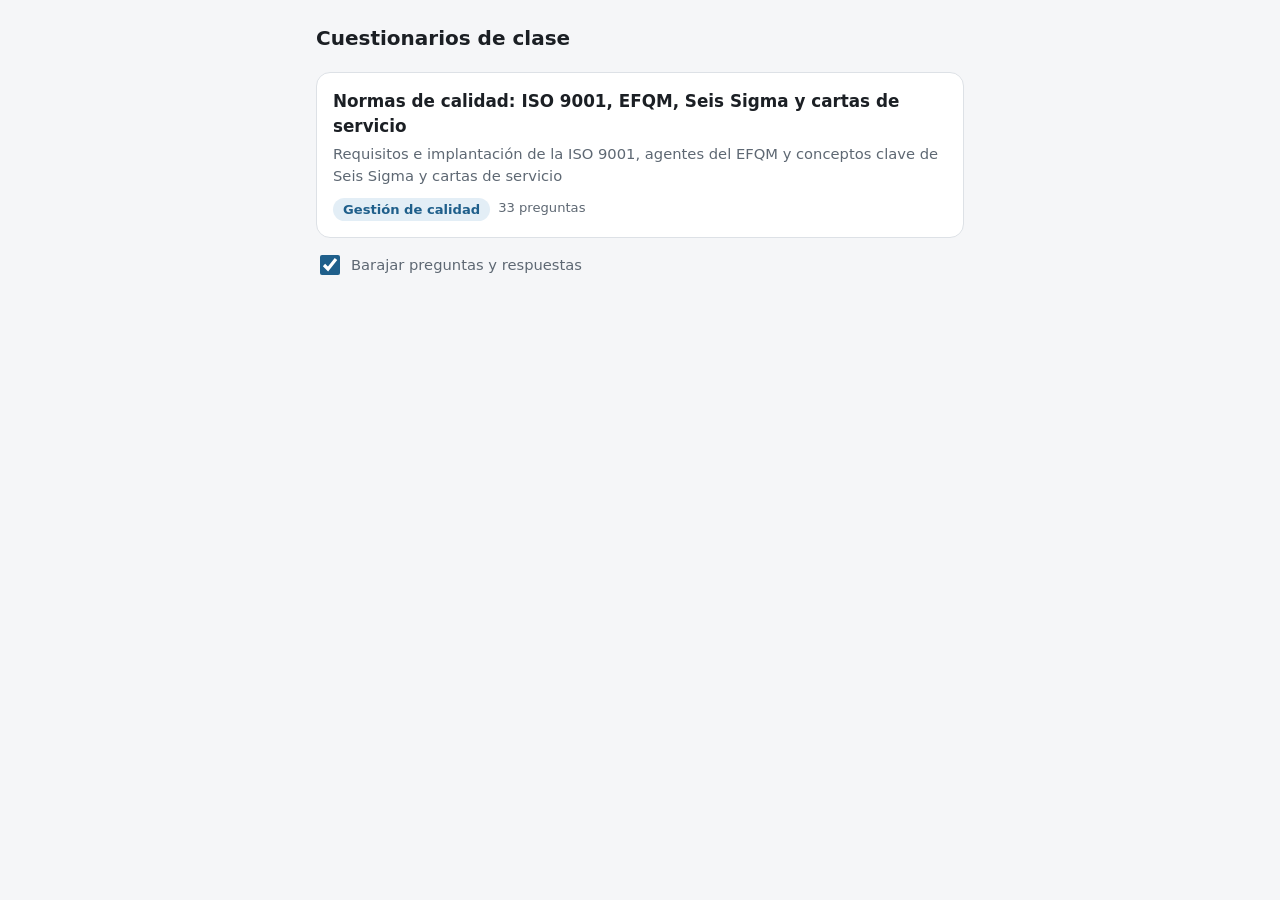
==== cuestionarios/index.html @ 35de879b "Añade interfaz de cuestionarios de clase (cuestionarios/) con el test de normas de calidad Co-Author" ====
<!doctype html>
<html lang="es">
<head>
<meta charset="utf-8">
<meta name="viewport" content="width=device-width, initial-scale=1, viewport-fit=cover">
<title>Cuestionarios</title>
<meta name="theme-color" content="#1F5F8B">
<link rel="manifest" href="manifest.json">
<link rel="apple-touch-icon" href="icon.svg">
<link rel="icon" href="icon.svg" type="image/svg+xml">
<meta name="apple-mobile-web-app-capable" content="yes">
<meta name="apple-mobile-web-app-title" content="Cuestionarios">
<style>
:root{
  --bg:#F5F6F8; --card:#FFFFFF; --text:#1B1F24; --muted:#5E6873; --line:#DDE1E6;
  --accent:#1F5F8B; --accent-soft:#E3EEF6;
  --ok:#1E7A46; --ok-soft:#E2F3E9; --ko:#B3261E; --ko-soft:#FBE7E5; --hint:#8A6100; --hint-soft:#FFF4D6;
  --radius:14px;
}
@media (prefers-color-scheme: dark){
  :root{
    --bg:#121417; --card:#1C1F24; --text:#E8EAED; --muted:#9AA3AD; --line:#2E333A;
    --accent:#6FB1E0; --accent-soft:#1D2E3B;
    --ok:#5BC98A; --ok-soft:#16301F; --ko:#F2877E; --ko-soft:#3A1C1A; --hint:#E8C35A; --hint-soft:#33290F;
  }
}
*{box-sizing:border-box}
html,body{margin:0}
body{
  background:var(--bg); color:var(--text);
  font:16px/1.5 system-ui,-apple-system,"Segoe UI",Roboto,sans-serif;
  padding:env(safe-area-inset-top) 0 env(safe-area-inset-bottom);
  -webkit-tap-highlight-color:transparent;
}
.wrap{max-width:680px; margin:0 auto; padding:16px 16px 40px}
header.top{display:flex; align-items:center; gap:10px; min-height:44px; margin-bottom:12px}
header.top h1{font-size:1.25rem; margin:0; flex:1; line-height:1.25}
#quiz header.top h1, #result header.top h1{font-size:1rem; font-weight:600; color:var(--muted)}
.iconbtn{
  border:0; background:transparent; color:var(--accent); font-size:1rem; font-weight:600;
  padding:10px 4px; cursor:pointer; min-height:44px;
}
.card{background:var(--card); border:1px solid var(--line); border-radius:var(--radius); padding:16px}
.list{display:grid; gap:12px}
.quiz-item{display:block; width:100%; text-align:left; cursor:pointer; color:inherit; font:inherit}
.quiz-item:active{transform:scale(.99)}
.quiz-item h2{font-size:1.05rem; margin:0 0 4px}
.quiz-item p{margin:0; color:var(--muted); font-size:.92rem}
.meta{display:flex; flex-wrap:wrap; gap:8px; margin-top:10px; font-size:.82rem; color:var(--muted)}
.pill{background:var(--accent-soft); color:var(--accent); border-radius:99px; padding:2px 10px; font-weight:600}
.pill.best{background:var(--ok-soft); color:var(--ok)}
.empty{color:var(--muted); text-align:center; padding:32px 8px}

.progress{height:6px; background:var(--line); border-radius:99px; overflow:hidden; margin-bottom:6px}
.progress > div{height:100%; background:var(--accent); width:0; transition:width .25s}
.counter{display:flex; justify-content:space-between; font-size:.85rem; color:var(--muted); margin-bottom:14px}
.prompt{font-size:1.08rem; font-weight:600; margin:0 0 14px}
.options{display:grid; gap:10px}
.opt{
  display:flex; gap:12px; align-items:flex-start; width:100%; text-align:left;
  background:var(--card); color:var(--text); border:1.5px solid var(--line); border-radius:12px;
  padding:13px 14px; font:inherit; cursor:pointer; min-height:52px;
}
.opt .l{flex:none; width:26px; height:26px; border-radius:50%; display:grid; place-items:center;
  font-size:.8rem; font-weight:700; background:var(--accent-soft); color:var(--accent)}
.opt:disabled{cursor:default}
.opt.correct{border-color:var(--ok); background:var(--ok-soft)}
.opt.correct .l{background:var(--ok); color:#fff}
.opt.wrong{border-color:var(--ko); background:var(--ko-soft)}
.opt.wrong .l{background:var(--ko); color:#fff}
.opt.dim{opacity:.55}
.hint{margin-top:12px; padding:10px 12px; border-radius:10px; background:var(--hint-soft); color:var(--hint); font-size:.92rem}
.feedback{margin-top:14px; padding:12px 14px; border-radius:12px; border-left:4px solid; font-size:.95rem}
.feedback.ok{border-color:var(--ok); background:var(--ok-soft)}
.feedback.ko{border-color:var(--ko); background:var(--ko-soft)}
.feedback strong{display:block; margin-bottom:4px}
.actions{display:flex; gap:10px; margin-top:16px; flex-wrap:wrap}
.btn{
  flex:1; min-height:48px; border-radius:12px; border:1.5px solid var(--accent);
  background:var(--accent); color:#fff; font:inherit; font-weight:600; cursor:pointer; padding:0 16px;
}
.btn.ghost{background:transparent; color:var(--accent)}
.btn:disabled{opacity:.4; cursor:default}
.score{font-size:3rem; font-weight:800; text-align:center; margin:8px 0 0; line-height:1.1}
.score-sub{text-align:center; color:var(--muted); margin:4px 0 16px}
.review h3{font-size:1rem; margin:20px 0 10px}
.review .item{padding:12px 0; border-top:1px solid var(--line)}
.review .item p{margin:4px 0}
.review .q{font-weight:600}
.review .yours{color:var(--ko)}
.review .right{color:var(--ok)}
.review .why{color:var(--muted); font-size:.92rem}
.settings{display:flex; align-items:center; gap:8px; margin:14px 0 4px; font-size:.92rem; color:var(--muted)}
.settings input{width:20px; height:20px; accent-color:var(--accent)}
.hidden{display:none !important}
</style>
</head>
<body>
<div class="wrap">

  <!-- Inicio -->
  <section id="home">
    <header class="top"><h1>Cuestionarios de clase</h1></header>
    <div id="quizList" class="list"></div>
    <label class="settings"><input type="checkbox" id="shuffle" checked> Barajar preguntas y respuestas</label>
  </section>

  <!-- Pregunta -->
  <section id="quiz" class="hidden">
    <header class="top">
      <button class="iconbtn" id="exitBtn" aria-label="Salir">‹ Salir</button>
      <h1 id="quizTitle"></h1>
    </header>
    <div class="progress"><div id="bar"></div></div>
    <div class="counter"><span id="counter"></span><span id="liveScore"></span></div>
    <div class="card">
      <p class="prompt" id="prompt"></p>
      <div class="options" id="options"></div>
      <div id="hintBox" class="hint hidden"></div>
      <div id="feedback" class="feedback hidden"></div>
    </div>
    <div class="actions">
      <button class="btn ghost" id="hintBtn">Pista</button>
      <button class="btn" id="nextBtn" disabled>Siguiente</button>
    </div>
  </section>

  <!-- Resultado -->
  <section id="result" class="hidden">
    <header class="top">
      <button class="iconbtn" id="homeBtn">‹ Inicio</button>
      <h1 id="resultTitle"></h1>
    </header>
    <div class="card">
      <p class="score" id="score"></p>
      <p class="score-sub" id="scoreSub"></p>
      <div class="actions">
        <button class="btn ghost" id="retryWrongBtn">Repetir falladas</button>
        <button class="btn" id="retryAllBtn">Repetir todo</button>
      </div>
      <div class="review" id="review"></div>
    </div>
  </section>

</div>

<script>
(function(){
  'use strict';
  var $ = function(id){ return document.getElementById(id); };
  var LETTERS = 'ABCDEFGH';
  var STORE = 'cuestionarios_v1';

  function load(){ try { return JSON.parse(localStorage.getItem(STORE)) || {}; } catch(e){ return {}; } }
  function save(d){ try { localStorage.setItem(STORE, JSON.stringify(d)); } catch(e){} }
  var store = load();

  var catalog = [], current = null, order = [], idx = 0, answers = [], answered = false;

  function shuffle(a){ a = a.slice(); for (var i=a.length-1;i>0;i--){ var j=Math.floor(Math.random()*(i+1)); var t=a[i]; a[i]=a[j]; a[j]=t; } return a; }
  function esc(s){ return String(s == null ? '' : s).replace(/[&<>"]/g, function(c){ return {'&':'&amp;','<':'&lt;','>':'&gt;','"':'&quot;'}[c]; }); }
  function show(id){ ['home','quiz','result'].forEach(function(s){ $(s).classList.toggle('hidden', s !== id); }); window.scrollTo(0,0); }

  // ---------- Inicio ----------
  function renderHome(){
    var html = catalog.map(function(q){
      var best = store.best && store.best[q.id];
      return '<button class="card quiz-item" data-id="'+esc(q.id)+'">' +
        '<h2>'+esc(q.titulo)+'</h2>' +
        (q.descripcion ? '<p>'+esc(q.descripcion)+'</p>' : '') +
        '<div class="meta">' +
          (q.asignatura ? '<span class="pill">'+esc(q.asignatura)+'</span>' : '') +
          (q.preguntas ? '<span>'+q.preguntas+' preguntas</span>' : '') +
          (best != null ? '<span class="pill best">Mejor: '+best+'%</span>' : '') +
        '</div></button>';
    }).join('');
    $('quizList').innerHTML = html || '<p class="empty">Aún no hay cuestionarios.</p>';
    show('home');
  }

  $('quizList').addEventListener('click', function(e){
    var el = e.target.closest('.quiz-item'); if (!el) return;
    openQuiz(el.getAttribute('data-id'));
  });
  $('shuffle').checked = store.shuffle !== false;
  $('shuffle').addEventListener('change', function(){ store.shuffle = this.checked; save(store); });

  function openQuiz(id){
    var entry = catalog.find(function(q){ return q.id === id; });
    if (!entry) return;
    fetch('quizzes/' + entry.archivo).then(function(r){ return r.json(); }).then(function(data){
      current = data; current.id = id;
      history.replaceState(null, '', '?q=' + encodeURIComponent(id));
      start(data.preguntas.map(function(_,i){ return i; }));
    }).catch(function(){ alert('No se pudo cargar el cuestionario.'); });
  }

  // ---------- Pregunta ----------
  function start(indices){
    order = $('shuffle').checked ? shuffle(indices) : indices;
    idx = 0; answers = [];
    $('quizTitle').textContent = current.titulo;
    show('quiz'); renderQuestion();
  }

  function renderQuestion(){
    var q = current.preguntas[order[idx]];
    answered = false;
    var opts = q.opciones.map(function(o,i){ return {texto:o, i:i}; });
    if ($('shuffle').checked) opts = shuffle(opts);
    q._shown = opts;
    $('bar').style.width = (idx / order.length * 100) + '%';
    $('counter').textContent = 'Pregunta ' + (idx+1) + ' de ' + order.length;
    var ok = answers.filter(function(a){ return a.ok; }).length;
    $('liveScore').textContent = idx ? ok + ' / ' + idx + ' bien' : '';
    $('prompt').textContent = q.enunciado;
    $('options').innerHTML = opts.map(function(o,k){
      return '<button class="opt" data-k="'+k+'"><span class="l">'+LETTERS[k]+'</span><span>'+esc(o.texto)+'</span></button>';
    }).join('');
    $('hintBox').classList.add('hidden');
    $('hintBox').textContent = q.pista || '';
    $('hintBtn').classList.toggle('hidden', !q.pista);
    $('hintBtn').disabled = false;
    $('feedback').className = 'feedback hidden';
    $('nextBtn').disabled = true;
    $('nextBtn').textContent = idx === order.length - 1 ? 'Ver resultado' : 'Siguiente';
  }

  $('options').addEventListener('click', function(e){
    var el = e.target.closest('.opt'); if (!el || answered) return;
    answered = true;
    var q = current.preguntas[order[idx]];
    var chosen = q._shown[+el.getAttribute('data-k')];
    var ok = chosen.i === q.correcta;
    answers.push({ q: order[idx], elegida: chosen.i, ok: ok });
    Array.prototype.forEach.call($('options').children, function(b, k){
      var o = q._shown[k];
      b.disabled = true;
      if (o.i === q.correcta) b.classList.add('correct');
      else if (b === el) b.classList.add('wrong');
      else b.classList.add('dim');
    });
    var fb = $('feedback');
    fb.className = 'feedback ' + (ok ? 'ok' : 'ko');
    fb.innerHTML = '<strong>' + (ok ? '¡Correcto!' : 'No es correcta') + '</strong>' + esc(q.explicacion || '');
    $('hintBtn').disabled = true;
    $('nextBtn').disabled = false;
    fb.scrollIntoView({behavior:'smooth', block:'nearest'});
  });

  $('hintBtn').addEventListener('click', function(){ $('hintBox').classList.remove('hidden'); this.disabled = true; });
  $('nextBtn').addEventListener('click', function(){
    if (idx < order.length - 1){ idx++; renderQuestion(); window.scrollTo(0,0); } else finish();
  });
  $('exitBtn').addEventListener('click', function(){
    if (answers.length && !confirm('¿Salir del cuestionario? Se perderá el progreso.')) return;
    goHome();
  });

  // ---------- Resultado ----------
  function finish(){
    var ok = answers.filter(function(a){ return a.ok; }).length;
    var pct = Math.round(ok / answers.length * 100);
    if (answers.length === current.preguntas.length){
      store.best = store.best || {};
      if (store.best[current.id] == null || pct > store.best[current.id]) store.best[current.id] = pct;
      save(store);
    }
    $('resultTitle').textContent = current.titulo;
    $('score').textContent = pct + '%';
    $('scoreSub').textContent = ok + ' de ' + answers.length + ' correctas';
    var wrong = answers.filter(function(a){ return !a.ok; });
    $('retryWrongBtn').classList.toggle('hidden', !wrong.length);
    $('review').innerHTML = wrong.length ? '<h3>Repasa las falladas</h3>' + wrong.map(function(a){
      var q = current.preguntas[a.q];
      return '<div class="item"><p class="q">'+esc(q.enunciado)+'</p>' +
        '<p class="yours">✗ '+esc(q.opciones[a.elegida])+'</p>' +
        '<p class="right">✓ '+esc(q.opciones[q.correcta])+'</p>' +
        (q.explicacion ? '<p class="why">'+esc(q.explicacion)+'</p>' : '') + '</div>';
    }).join('') : '<h3>¡Pleno! Ninguna fallada.</h3>';
    show('result');
  }

  $('retryWrongBtn').addEventListener('click', function(){
    start(answers.filter(function(a){ return !a.ok; }).map(function(a){ return a.q; }));
  });
  $('retryAllBtn').addEventListener('click', function(){
    start(current.preguntas.map(function(_,i){ return i; }));
  });
  $('homeBtn').addEventListener('click', goHome);

  function goHome(){ history.replaceState(null, '', location.pathname); renderHome(); }

  // ---------- Arranque ----------
  fetch('quizzes/index.json').then(function(r){ return r.json(); }).then(function(list){
    catalog = list;
    var q = new URLSearchParams(location.search).get('q');
    if (q && catalog.some(function(c){ return c.id === q; })) { renderHome(); openQuiz(q); }
    else renderHome();
  }).catch(function(){
    $('quizList').innerHTML = '<p class="empty">No se pudo cargar la lista de cuestionarios.</p>';
  });
})();
</script>
</body>
</html>
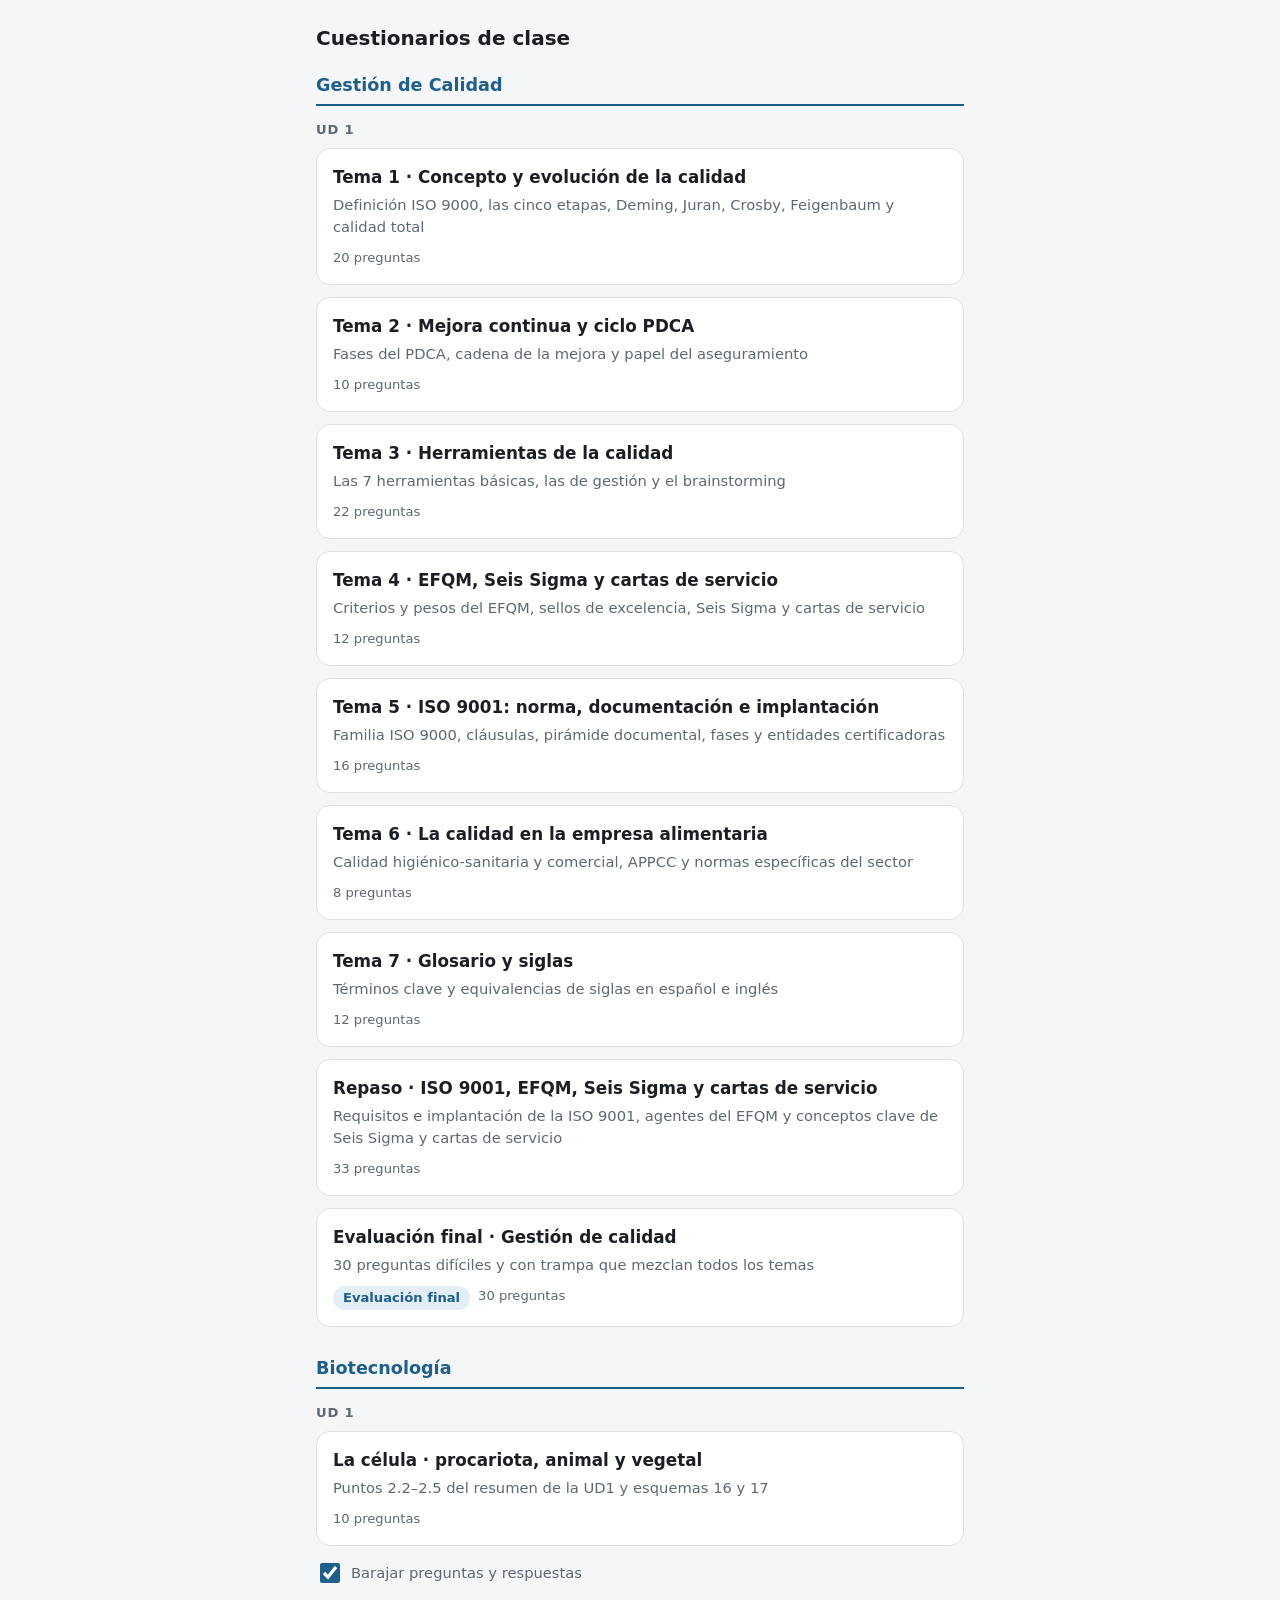
==== commit b6fa95ee: "Cuestionarios: agrupar por módulo y unidad; añadir Biotecnología UD1 · La célula Los cuestionarios e" ====
--- a/cuestionarios/index.html
+++ b/cuestionarios/index.html
@@ -50,6 +50,9 @@
 .pill{background:var(--accent-soft); color:var(--accent); border-radius:99px; padding:2px 10px; font-weight:600}
 .pill.best{background:var(--ok-soft); color:var(--ok)}
 .empty{color:var(--muted); text-align:center; padding:32px 8px}
+#quizList{display:grid; gap:28px}
+.mod-title{font-size:1.1rem; margin:0 0 4px; padding-bottom:6px; border-bottom:2px solid var(--accent); color:var(--accent)}
+.ud-title{font-size:.82rem; text-transform:uppercase; letter-spacing:.06em; color:var(--muted); margin:14px 0 8px}
 
 .progress{height:6px; background:var(--line); border-radius:99px; overflow:hidden; margin-bottom:6px}
 .progress > div{height:100%; background:var(--accent); width:0; transition:width .25s}
@@ -162,17 +165,35 @@
   function show(id){ ['home','quiz','result'].forEach(function(s){ $(s).classList.toggle('hidden', s !== id); }); window.scrollTo(0,0); }
 
   // ---------- Inicio ----------
+  function quizCard(q){
+    var best = store.best && store.best[q.id];
+    return '<button class="card quiz-item" data-id="'+esc(q.id)+'">' +
+      '<h2>'+esc(q.titulo)+'</h2>' +
+      (q.descripcion ? '<p>'+esc(q.descripcion)+'</p>' : '') +
+      '<div class="meta">' +
+        (q.asignatura ? '<span class="pill">'+esc(q.asignatura)+'</span>' : '') +
+        (q.preguntas ? '<span>'+q.preguntas+' preguntas</span>' : '') +
+        (best != null ? '<span class="pill best">Mejor: '+best+'%</span>' : '') +
+      '</div></button>';
+  }
+
+  // Agrupa por módulo y, dentro, por unidad, respetando el orden de index.json
   function renderHome(){
-    var html = catalog.map(function(q){
-      var best = store.best && store.best[q.id];
-      return '<button class="card quiz-item" data-id="'+esc(q.id)+'">' +
-        '<h2>'+esc(q.titulo)+'</h2>' +
-        (q.descripcion ? '<p>'+esc(q.descripcion)+'</p>' : '') +
-        '<div class="meta">' +
-          (q.asignatura ? '<span class="pill">'+esc(q.asignatura)+'</span>' : '') +
-          (q.preguntas ? '<span>'+q.preguntas+' preguntas</span>' : '') +
-          (best != null ? '<span class="pill best">Mejor: '+best+'%</span>' : '') +
-        '</div></button>';
+    var modulos = [], byMod = {};
+    catalog.forEach(function(q){
+      var m = q.modulo || 'Otros', u = q.unidad || '';
+      if (!byMod[m]){ byMod[m] = {unidades:[], byUd:{}}; modulos.push(m); }
+      var g = byMod[m];
+      if (!g.byUd[u]){ g.byUd[u] = []; g.unidades.push(u); }
+      g.byUd[u].push(q);
+    });
+    var html = modulos.map(function(m){
+      var g = byMod[m];
+      return '<section class="modulo"><h2 class="mod-title">'+esc(m)+'</h2>' +
+        g.unidades.map(function(u){
+          return (u ? '<h3 class="ud-title">'+esc(u.replace(/_/g,' '))+'</h3>' : '') +
+            '<div class="list">' + g.byUd[u].map(quizCard).join('') + '</div>';
+        }).join('') + '</section>';
     }).join('');
     $('quizList').innerHTML = html || '<p class="empty">Aún no hay cuestionarios.</p>';
     show('home');
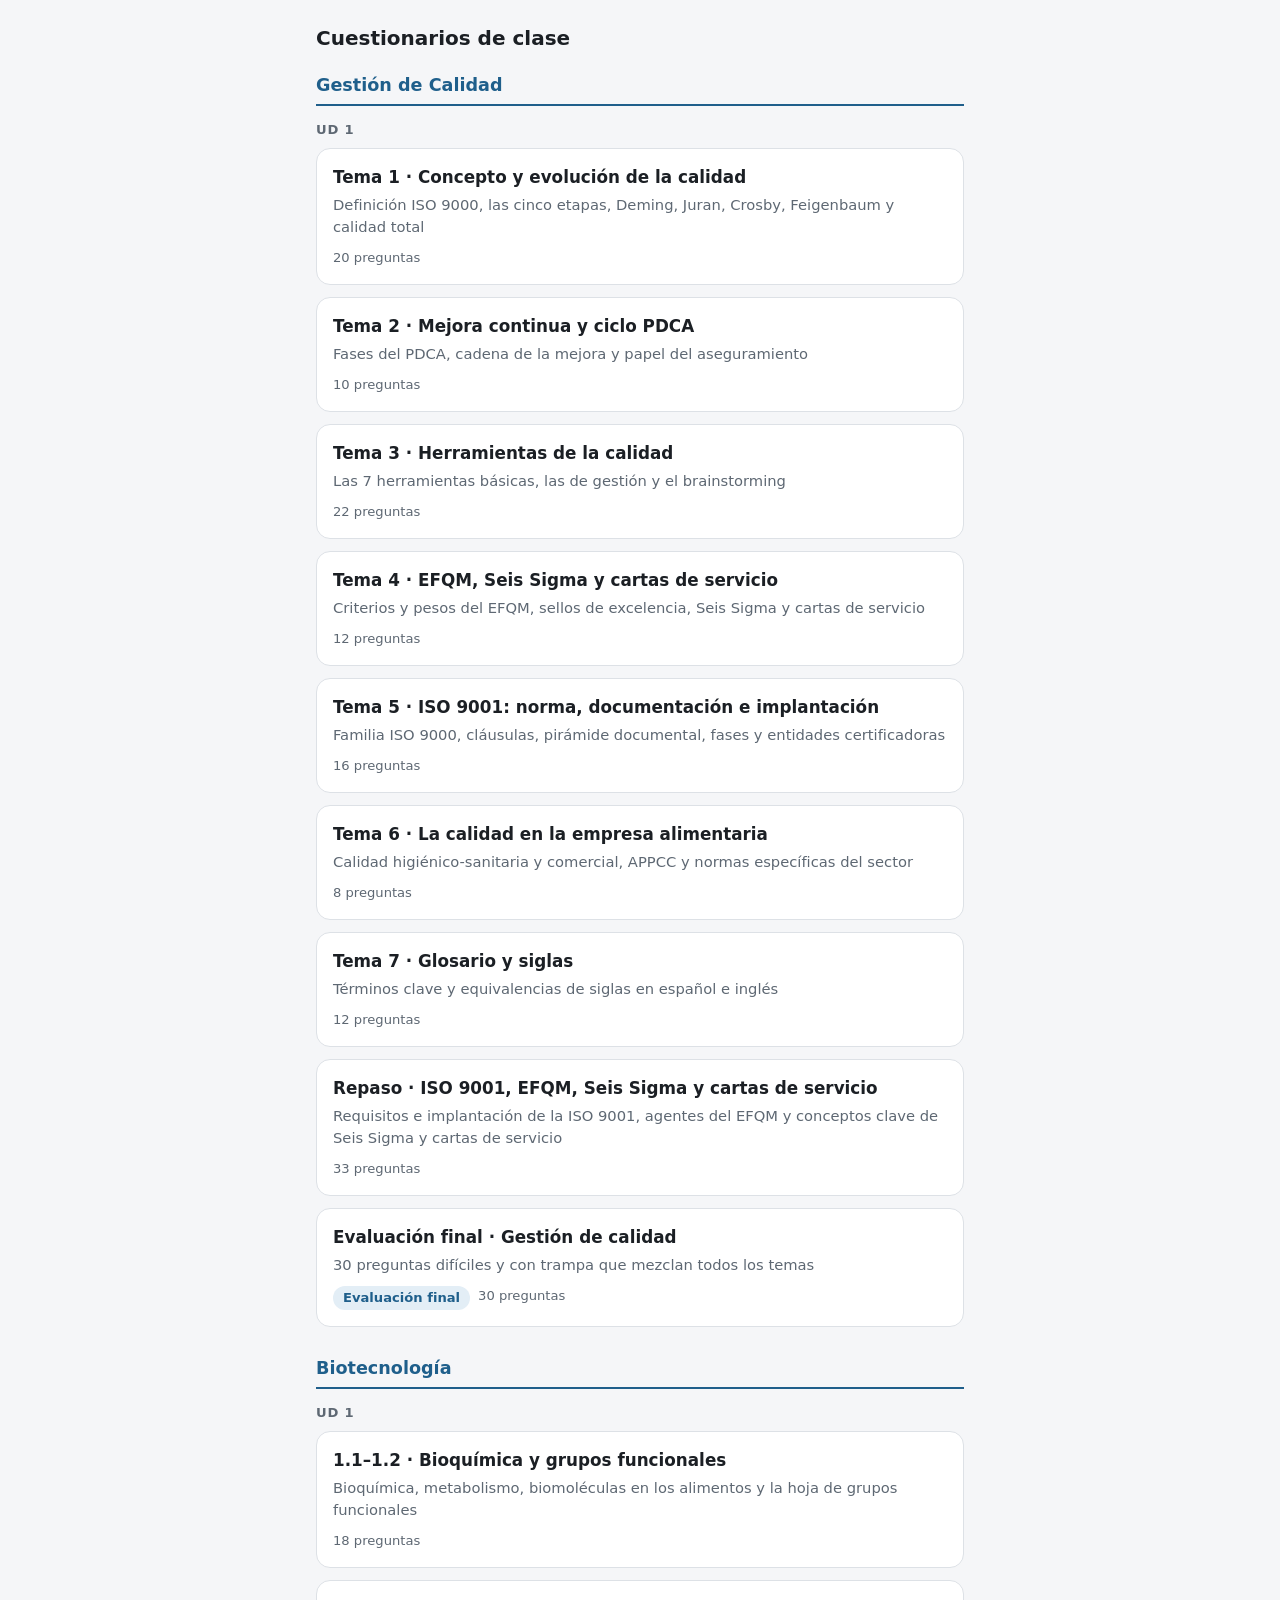
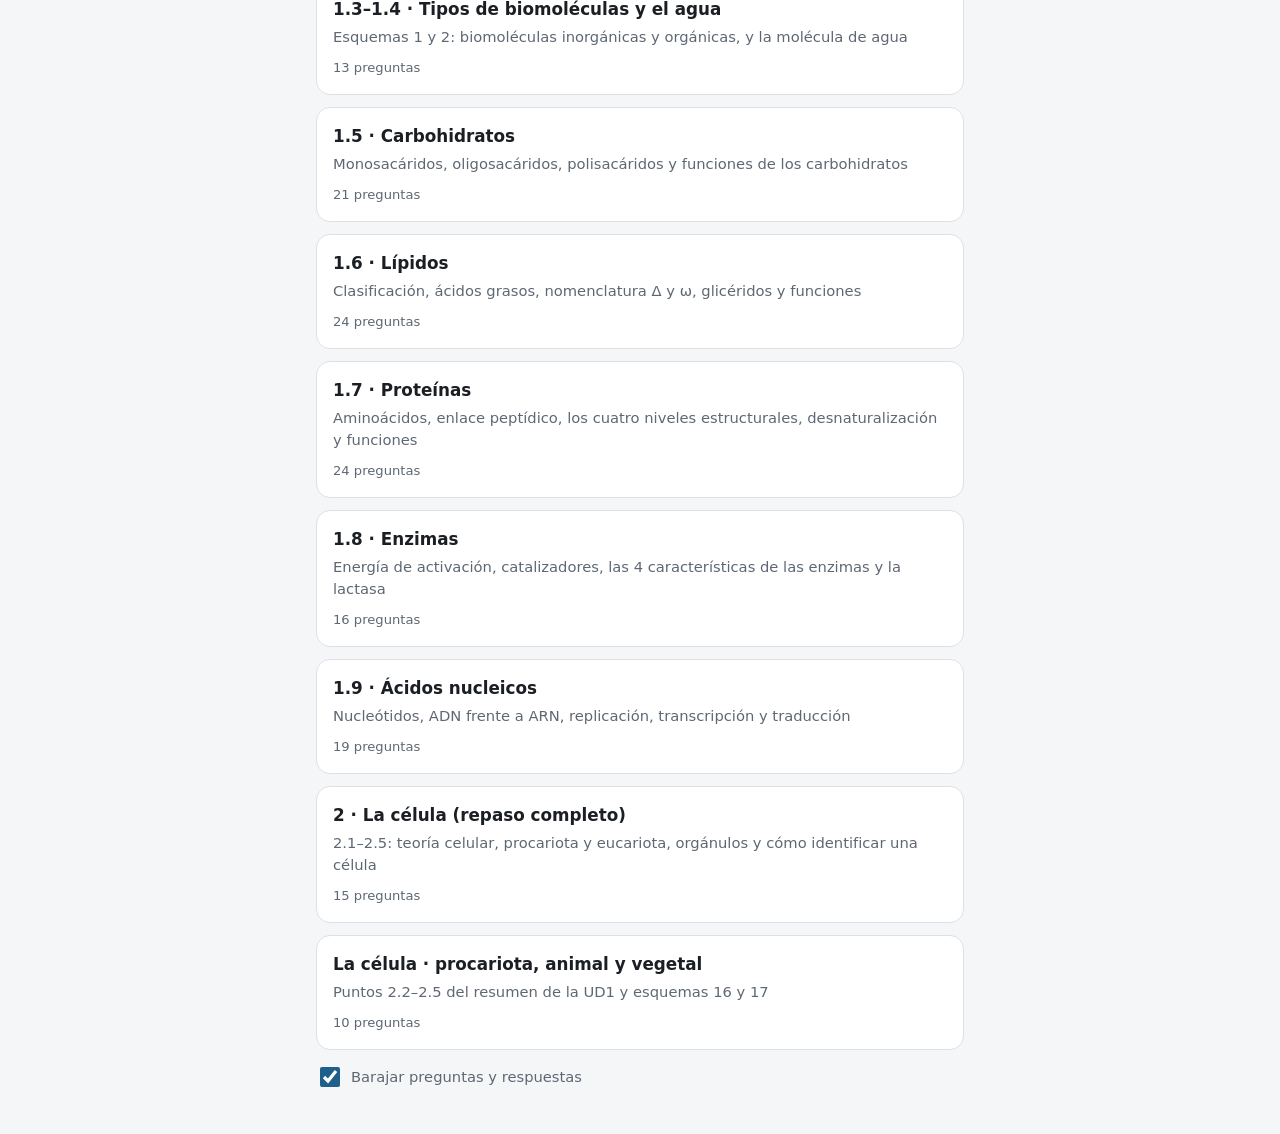
==== commit 1c73b3ad: "Cuestionarios: una carpeta por asignatura en la raíz Los JSON pasan de cuestionarios/quizzes/ a Biot" ====
--- a/cuestionarios/index.html
+++ b/cuestionarios/index.html
@@ -209,7 +209,7 @@
   function openQuiz(id){
     var entry = catalog.find(function(q){ return q.id === id; });
     if (!entry) return;
-    fetch('quizzes/' + entry.archivo).then(function(r){ return r.json(); }).then(function(data){
+    fetch('../' + entry.archivo, {cache:'no-cache'}).then(function(r){ return r.json(); }).then(function(data){
       current = data; current.id = id;
       history.replaceState(null, '', '?q=' + encodeURIComponent(id));
       start(data.preguntas.map(function(_,i){ return i; }));
@@ -313,7 +313,7 @@
   function goHome(){ history.replaceState(null, '', location.pathname); renderHome(); }
 
   // ---------- Arranque ----------
-  fetch('quizzes/index.json').then(function(r){ return r.json(); }).then(function(list){
+  fetch('index.json', {cache:'no-cache'}).then(function(r){ return r.json(); }).then(function(list){
     catalog = list;
     var q = new URLSearchParams(location.search).get('q');
     if (q && catalog.some(function(c){ return c.id === q; })) { renderHome(); openQuiz(q); }
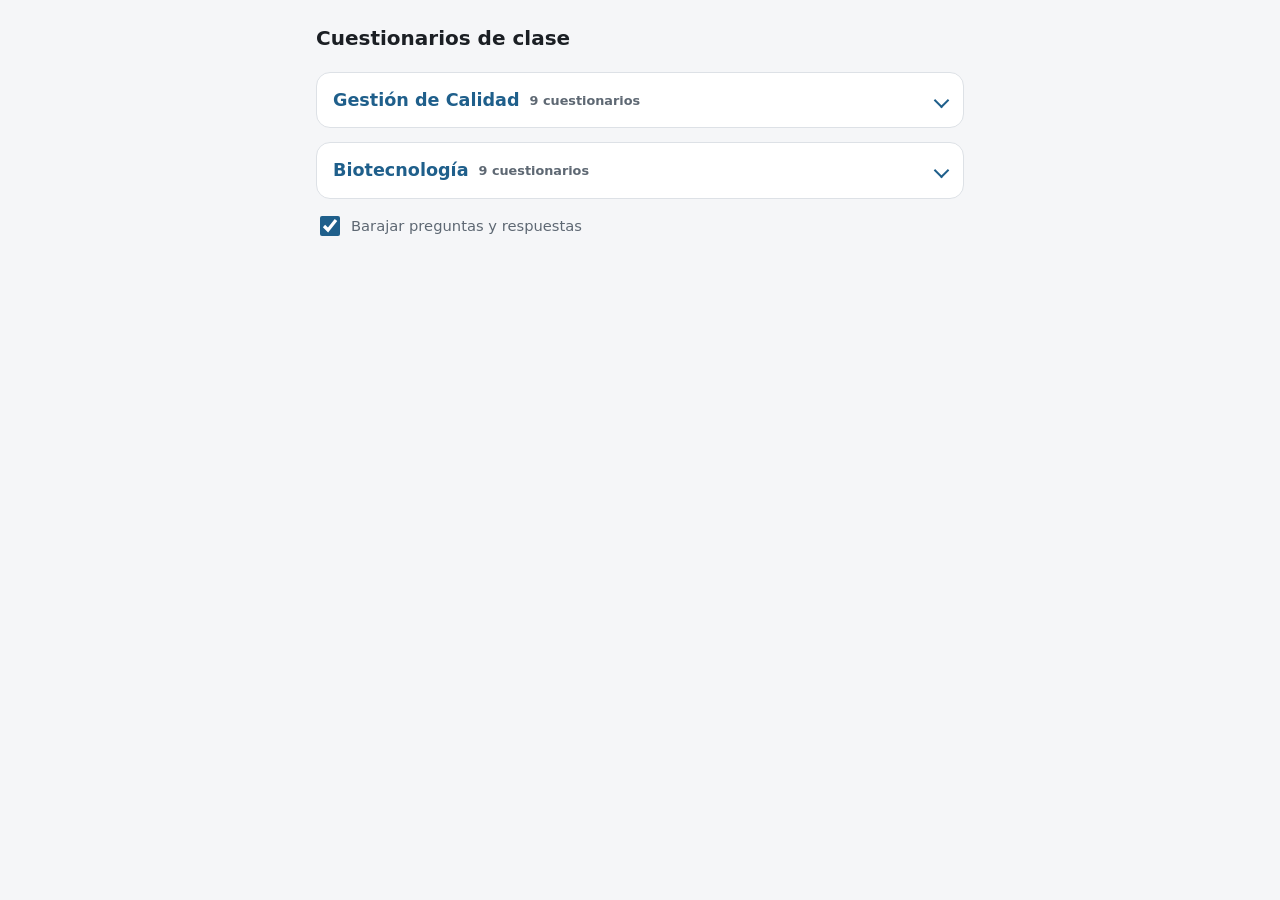
==== commit 4ac166b6: "Cuestionarios: cada asignatura como desplegable La pantalla de inicio muestra cada módulo plegado co" ====
--- a/cuestionarios/index.html
+++ b/cuestionarios/index.html
@@ -50,8 +50,16 @@
 .pill{background:var(--accent-soft); color:var(--accent); border-radius:99px; padding:2px 10px; font-weight:600}
 .pill.best{background:var(--ok-soft); color:var(--ok)}
 .empty{color:var(--muted); text-align:center; padding:32px 8px}
-#quizList{display:grid; gap:28px}
-.mod-title{font-size:1.1rem; margin:0 0 4px; padding-bottom:6px; border-bottom:2px solid var(--accent); color:var(--accent)}
+#quizList{display:grid; gap:14px}
+.modulo{border:1px solid var(--line); border-radius:14px; background:var(--card, #fff); overflow:hidden}
+.modulo > summary{list-style:none; cursor:pointer; display:flex; align-items:center; gap:10px; padding:14px 16px; -webkit-tap-highlight-color:transparent}
+.modulo > summary::-webkit-details-marker{display:none}
+.modulo > summary::after{content:''; margin-left:auto; width:9px; height:9px; border-right:2px solid var(--accent); border-bottom:2px solid var(--accent); transform:rotate(45deg); transition:transform .2s; flex:none}
+.modulo[open] > summary::after{transform:rotate(-135deg)}
+.modulo[open] > summary{border-bottom:2px solid var(--accent)}
+.mod-title{font-size:1.1rem; margin:0; color:var(--accent)}
+.mod-count{font-size:.8rem; color:var(--muted); font-weight:600}
+.mod-body{padding:2px 14px 16px}
 .ud-title{font-size:.82rem; text-transform:uppercase; letter-spacing:.06em; color:var(--muted); margin:14px 0 8px}
 
 .progress{height:6px; background:var(--line); border-radius:99px; overflow:hidden; margin-bottom:6px}
@@ -189,13 +197,23 @@
     });
     var html = modulos.map(function(m){
       var g = byMod[m];
-      return '<section class="modulo"><h2 class="mod-title">'+esc(m)+'</h2>' +
+      var n = g.unidades.reduce(function(a,u){ return a + g.byUd[u].length; }, 0);
+      var open = (store.abiertos || {})[m] ? ' open' : '';
+      return '<details class="modulo" data-mod="'+esc(m)+'"'+open+'><summary><h2 class="mod-title">'+esc(m)+'</h2>' +
+        '<span class="mod-count">'+n+' cuestionario'+(n===1?'':'s')+'</span></summary><div class="mod-body">' +
         g.unidades.map(function(u){
           return (u ? '<h3 class="ud-title">'+esc(u.replace(/_/g,' '))+'</h3>' : '') +
             '<div class="list">' + g.byUd[u].map(quizCard).join('') + '</div>';
-        }).join('') + '</section>';
+        }).join('') + '</div></details>';
     }).join('');
     $('quizList').innerHTML = html || '<p class="empty">Aún no hay cuestionarios.</p>';
+    Array.prototype.forEach.call($('quizList').querySelectorAll('details.modulo'), function(d){
+      d.addEventListener('toggle', function(){
+        store.abiertos = store.abiertos || {};
+        if (d.open) store.abiertos[d.getAttribute('data-mod')] = 1; else delete store.abiertos[d.getAttribute('data-mod')];
+        save(store);
+      });
+    });
     show('home');
   }
 
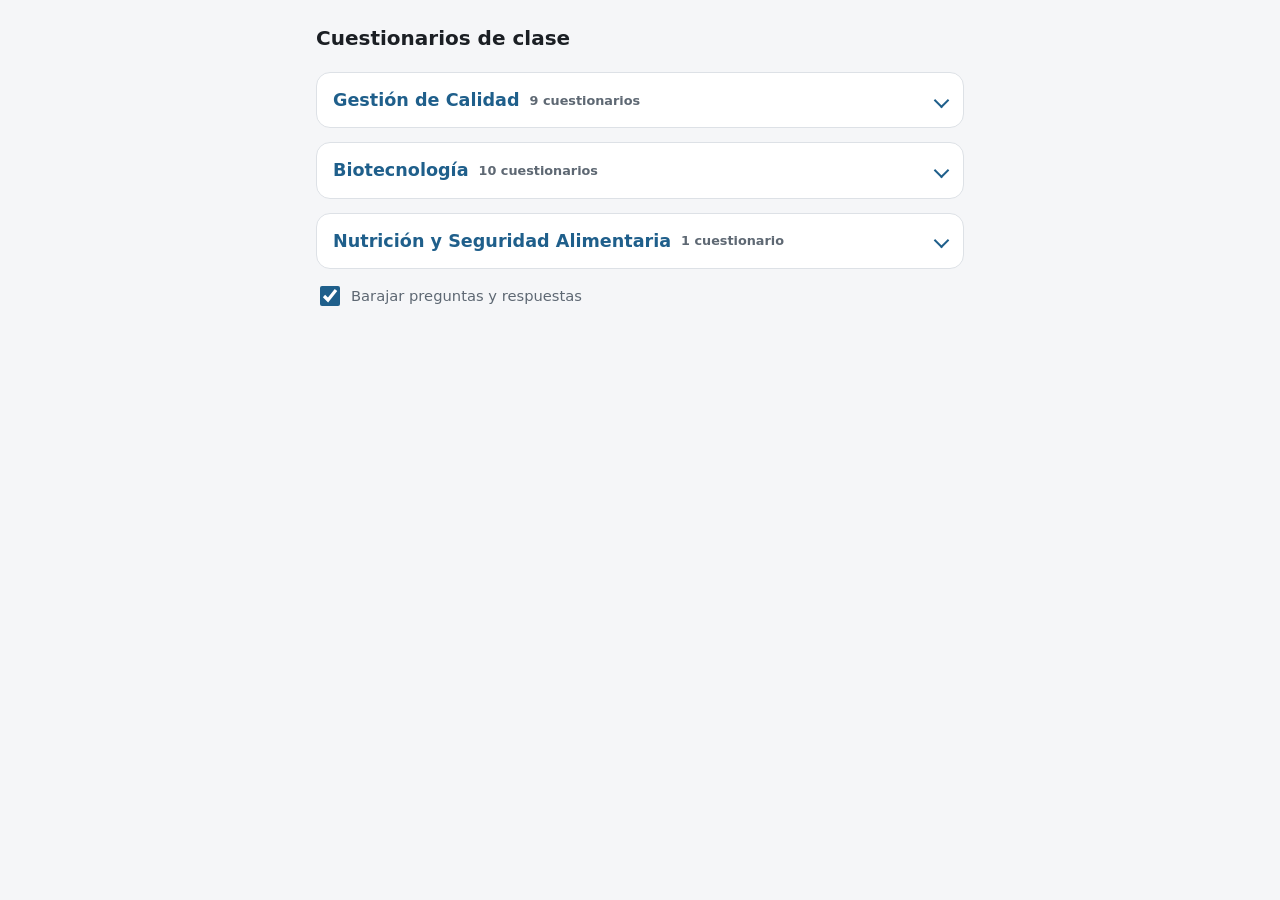
==== commit 079005b9: "Cuestionarios: examen 1º parcial de Nutrición (P9–P40) y listas de preguntas para clase compartibles" ====
--- a/cuestionarios/index.html
+++ b/cuestionarios/index.html
@@ -103,6 +103,30 @@
 .review .why{color:var(--muted); font-size:.92rem}
 .settings{display:flex; align-items:center; gap:8px; margin:14px 0 4px; font-size:.92rem; color:var(--muted)}
 .settings input{width:20px; height:20px; accent-color:var(--accent)}
+.qnum{display:inline-block; font-size:.78rem; font-weight:700; color:var(--accent); background:var(--accent-soft); border-radius:6px; padding:1px 7px; margin-right:6px; vertical-align:2px}
+.markrow{display:flex; justify-content:flex-end; margin-top:12px}
+.markbtn{border:1.5px dashed var(--line); background:transparent; color:var(--muted); border-radius:99px; padding:6px 14px; font:inherit; font-size:.88rem; font-weight:600; cursor:pointer; min-height:40px}
+.markbtn.on{border-style:solid; border-color:var(--hint); background:var(--hint-soft); color:var(--hint)}
+.marked{margin-top:20px}
+.marked h3{font-size:1rem; margin:0 0 6px}
+.marked .sub{color:var(--muted); font-size:.88rem; margin:0 0 10px}
+.mlist{list-style:none; margin:0; padding:0}
+.mlist li{display:flex; gap:8px; align-items:flex-start; padding:8px 0; border-top:1px solid var(--line); font-size:.92rem}
+.mlist li span{flex:1}
+.mlist .x{border:0; background:transparent; color:var(--muted); font-size:1.1rem; cursor:pointer; min-width:36px; min-height:36px}
+.marked textarea{width:100%; min-height:64px; margin-top:10px; border:1.5px solid var(--line); border-radius:10px; background:var(--bg); color:var(--text); font:inherit; font-size:.92rem; padding:8px 10px; resize:vertical}
+.homemarks{margin-bottom:14px; border-color:var(--hint)}
+.homemarks h2{font-size:1rem; margin:0 0 8px; color:var(--hint)}
+.homemarks button.row{display:flex; justify-content:space-between; gap:10px; width:100%; text-align:left; border:0; border-top:1px solid var(--line); background:transparent; color:var(--text); font:inherit; padding:10px 0; cursor:pointer}
+.homemarks button.row b{color:var(--hint); flex:none}
+.sq{padding:14px 0; border-top:1px solid var(--line)}
+.sq:first-child{border-top:0; padding-top:0}
+.sq .q{font-weight:600; margin:0 0 8px}
+.sq ol{margin:0; padding-left:22px; font-size:.94rem}
+.sq li.ok{color:var(--ok); font-weight:600}
+.sq .why{color:var(--muted); font-size:.9rem; margin:8px 0 0}
+.note{background:var(--hint-soft); color:var(--hint); border-radius:10px; padding:10px 12px; margin-bottom:14px; font-size:.94rem; white-space:pre-wrap}
+.toast{position:fixed; left:50%; bottom:calc(24px + env(safe-area-inset-bottom)); transform:translateX(-50%); background:var(--text); color:var(--bg); padding:10px 16px; border-radius:99px; font-size:.9rem; z-index:9; max-width:90vw; text-align:center}
 .hidden{display:none !important}
 </style>
 </head>
@@ -112,6 +136,7 @@
   <!-- Inicio -->
   <section id="home">
     <header class="top"><h1>Cuestionarios de clase</h1></header>
+    <div id="homeMarks"></div>
     <div id="quizList" class="list"></div>
     <label class="settings"><input type="checkbox" id="shuffle" checked> Barajar preguntas y respuestas</label>
   </section>
@@ -129,6 +154,7 @@
       <div class="options" id="options"></div>
       <div id="hintBox" class="hint hidden"></div>
       <div id="feedback" class="feedback hidden"></div>
+      <div class="markrow"><button class="markbtn" id="markBtn" aria-pressed="false">☆ Llevar a clase</button></div>
     </div>
     <div class="actions">
       <button class="btn ghost" id="hintBtn">Pista</button>
@@ -150,10 +176,29 @@
         <button class="btn" id="retryAllBtn">Repetir todo</button>
       </div>
       <div class="review" id="review"></div>
+      <div id="resultMarks"></div>
     </div>
   </section>
 
+  <!-- Lista de preguntas (compartida o propia) -->
+  <section id="shared" class="hidden">
+    <header class="top">
+      <button class="iconbtn" id="sharedHomeBtn">‹ Inicio</button>
+      <h1 id="sharedTitle"></h1>
+    </header>
+    <div class="card">
+      <div id="sharedNote" class="note hidden"></div>
+      <div id="sharedList"></div>
+      <div class="actions">
+        <button class="btn ghost" id="sharedSaveBtn">☆ Guardar en mis marcadas</button>
+        <button class="btn" id="sharedPracticeBtn">Practicar estas</button>
+      </div>
+      <div id="sharedOwn"></div>
+    </div>
+  </section>
+
 </div>
+<div id="toast" class="toast hidden"></div>
 
 <script>
 (function(){
@@ -170,7 +215,102 @@
 
   function shuffle(a){ a = a.slice(); for (var i=a.length-1;i>0;i--){ var j=Math.floor(Math.random()*(i+1)); var t=a[i]; a[i]=a[j]; a[j]=t; } return a; }
   function esc(s){ return String(s == null ? '' : s).replace(/[&<>"]/g, function(c){ return {'&':'&amp;','<':'&lt;','>':'&gt;','"':'&quot;'}[c]; }); }
-  function show(id){ ['home','quiz','result'].forEach(function(s){ $(s).classList.toggle('hidden', s !== id); }); window.scrollTo(0,0); }
+  function show(id){ ['home','quiz','result','shared'].forEach(function(s){ $(s).classList.toggle('hidden', s !== id); }); window.scrollTo(0,0); }
+
+  // ---------- Carga de cuestionarios (con caché) ----------
+  var cache = {};
+  function entryOf(id){ return catalog.find(function(q){ return q.id === id; }); }
+  function loadQuiz(id){
+    if (cache[id]) return Promise.resolve(cache[id]);
+    var entry = entryOf(id);
+    if (!entry) return Promise.reject(new Error('no existe'));
+    return fetch('../' + entry.archivo, {cache:'no-cache'}).then(function(r){ return r.json(); }).then(function(d){
+      d.id = id; cache[id] = d; return d;
+    });
+  }
+
+  // ---------- Preguntas marcadas «para clase» ----------
+  // Se guardan por cuestionario como posiciones originales (0, 1, 2…) en el JSON.
+  function getMarks(id){ return ((store.marcadas || {})[id] || []).slice(); }
+  function setMarks(id, list){
+    store.marcadas = store.marcadas || {};
+    list = list.filter(function(v,i,a){ return a.indexOf(v) === i; }).sort(function(a,b){ return a-b; });
+    if (list.length) store.marcadas[id] = list; else delete store.marcadas[id];
+    save(store);
+  }
+  function isMarked(id, i){ return getMarks(id).indexOf(i) !== -1; }
+  function toggleMark(id, i){
+    var m = getMarks(id), k = m.indexOf(i);
+    if (k === -1) m.push(i); else m.splice(k, 1);
+    setMarks(id, m);
+  }
+  // Número visible de la pregunta: el del examen original (campo "n") o su posición.
+  function numOf(data, i){ var q = data.preguntas[i]; return q && q.n != null ? q.n : i + 1; }
+  function indexOfNum(data, n){
+    for (var i = 0; i < data.preguntas.length; i++) if (String(numOf(data, i)) === String(n)) return i;
+    return -1;
+  }
+  function shareUrl(data, list, note){
+    var url = location.origin + location.pathname + '?q=' + encodeURIComponent(data.id) +
+      '&p=' + list.map(function(i){ return numOf(data, i); }).join(',');
+    if (note) url += '&m=' + encodeURIComponent(note);
+    return url;
+  }
+  function shareText(data, list, note){
+    var lines = ['Preguntas que quiero ver en clase · ' + data.titulo];
+    if (note) lines.push('', note);
+    lines.push('');
+    list.forEach(function(i){
+      var t = data.preguntas[i].enunciado;
+      lines.push('• P' + numOf(data, i) + ': ' + (t.length > 110 ? t.slice(0, 107) + '…' : t));
+    });
+    return lines.join('\n');
+  }
+  var toastT;
+  function toast(msg){
+    var t = $('toast'); t.textContent = msg; t.classList.remove('hidden');
+    clearTimeout(toastT); toastT = setTimeout(function(){ t.classList.add('hidden'); }, 2600);
+  }
+  function copy(text){
+    if (navigator.clipboard && navigator.clipboard.writeText) return navigator.clipboard.writeText(text);
+    var ta = document.createElement('textarea'); ta.value = text; document.body.appendChild(ta); ta.select();
+    try { document.execCommand('copy'); } catch(e){}
+    document.body.removeChild(ta); return Promise.resolve();
+  }
+  function doShare(data, list, note){
+    var url = shareUrl(data, list, note), text = shareText(data, list, note);
+    if (navigator.share){
+      navigator.share({ title: 'Preguntas para clase', text: text, url: url }).catch(function(){});
+    } else {
+      copy(text + '\n\n' + url).then(function(){ toast('Copiado: pégalo en WhatsApp, Classroom o un correo'); });
+    }
+  }
+
+  // Panel con la lista marcada de un cuestionario: quitar, añadir comentario, compartir.
+  function marksPanel(data){
+    var list = getMarks(data.id);
+    if (!list.length) return '';
+    return '<div class="marked" data-id="'+esc(data.id)+'"><h3>☆ Para llevar a clase ('+list.length+')</h3>' +
+      '<p class="sub">Comparte la lista con el profe o con la clase. El enlace abre exactamente estas preguntas.</p>' +
+      '<ul class="mlist">' + list.map(function(i){
+        return '<li><span><b>P'+esc(numOf(data, i))+'</b> · '+esc(data.preguntas[i].enunciado)+'</span>' +
+          '<button class="x" data-i="'+i+'" aria-label="Quitar">×</button></li>';
+      }).join('') + '</ul>' +
+      '<textarea placeholder="Comentario opcional: qué no entiendes o qué concepto quieres que se explique"></textarea>' +
+      '<div class="actions"><button class="btn ghost" data-act="view">Ver lista</button>' +
+      '<button class="btn" data-act="share">Compartir</button></div></div>';
+  }
+  function bindPanel(box, data, rerender){
+    box.onclick = function(e){
+      var x = e.target.closest('.x');
+      var note = (box.querySelector('textarea') || {}).value || '';
+      if (x){ toggleMark(data.id, +x.getAttribute('data-i')); rerender(); return; }
+      var b = e.target.closest('[data-act]'); if (!b) return;
+      var list = getMarks(data.id);
+      if (b.getAttribute('data-act') === 'share') doShare(data, list, note.trim());
+      else openShared(data.id, list, note.trim(), true);
+    };
+  }
 
   // ---------- Inicio ----------
   function quizCard(q){
@@ -207,6 +347,12 @@
         }).join('') + '</div></details>';
     }).join('');
     $('quizList').innerHTML = html || '<p class="empty">Aún no hay cuestionarios.</p>';
+    var mk = Object.keys(store.marcadas || {}).filter(function(id){ return entryOf(id); });
+    $('homeMarks').innerHTML = mk.length ? '<div class="card homemarks"><h2>☆ Mis preguntas para clase</h2>' +
+      mk.map(function(id){
+        var n = store.marcadas[id].length;
+        return '<button class="row" data-id="'+esc(id)+'"><span>'+esc(entryOf(id).titulo)+'</span><b>'+n+'</b></button>';
+      }).join('') + '</div>' : '';
     Array.prototype.forEach.call($('quizList').querySelectorAll('details.modulo'), function(d){
       d.addEventListener('toggle', function(){
         store.abiertos = store.abiertos || {};
@@ -224,15 +370,59 @@
   $('shuffle').checked = store.shuffle !== false;
   $('shuffle').addEventListener('change', function(){ store.shuffle = this.checked; save(store); });
 
+  $('homeMarks').addEventListener('click', function(e){
+    var el = e.target.closest('.row'); if (!el) return;
+    var id = el.getAttribute('data-id');
+    openShared(id, getMarks(id), '', true);
+  });
+
   function openQuiz(id){
-    var entry = catalog.find(function(q){ return q.id === id; });
-    if (!entry) return;
-    fetch('../' + entry.archivo, {cache:'no-cache'}).then(function(r){ return r.json(); }).then(function(data){
-      current = data; current.id = id;
+    loadQuiz(id).then(function(data){
+      current = data;
       history.replaceState(null, '', '?q=' + encodeURIComponent(id));
       start(data.preguntas.map(function(_,i){ return i; }));
     }).catch(function(){ alert('No se pudo cargar el cuestionario.'); });
   }
+
+  // ---------- Lista de preguntas (enlace compartido o lista propia) ----------
+  var sharedCtx = null;
+  function openShared(id, list, note, own){
+    loadQuiz(id).then(function(data){
+      list = list.filter(function(i){ return i >= 0 && i < data.preguntas.length; });
+      sharedCtx = { data: data, list: list, own: own };
+      $('sharedTitle').textContent = (own ? 'Mis preguntas · ' : 'Preguntas compartidas · ') + data.titulo;
+      $('sharedNote').classList.toggle('hidden', !note);
+      $('sharedNote').textContent = note || '';
+      $('sharedList').innerHTML = list.length ? list.map(function(i){
+        var q = data.preguntas[i];
+        return '<div class="sq"><p class="q"><span class="qnum">P'+esc(numOf(data, i))+'</span>'+esc(q.enunciado)+'</p><ol type="A">' +
+          q.opciones.map(function(o, k){ return '<li'+(k === q.correcta ? ' class="ok"' : '')+'>'+esc(o)+(k === q.correcta ? ' ✓' : '')+'</li>'; }).join('') +
+          '</ol>' + (q.explicacion ? '<p class="why">'+esc(q.explicacion)+'</p>' : '') + '</div>';
+      }).join('') : '<p class="empty">No hay preguntas en esta lista.</p>';
+      $('sharedSaveBtn').classList.toggle('hidden', own || !list.length);
+      $('sharedPracticeBtn').disabled = !list.length;
+      var box = $('sharedOwn');
+      if (own){
+        var rer = function(){ openShared(id, getMarks(id), '', true); };
+        box.innerHTML = marksPanel(data);
+        var ta = box.querySelector('textarea'); if (ta && note) ta.value = note;
+        var v = box.querySelector('[data-act="view"]'); if (v) v.classList.add('hidden');
+        bindPanel(box, data, rer);
+      } else box.innerHTML = '';
+      history.replaceState(null, '', shareUrl(data, list, note).replace(location.origin + location.pathname, ''));
+      show('shared');
+    }).catch(function(){ alert('No se pudo cargar el cuestionario.'); });
+  }
+  $('sharedHomeBtn').addEventListener('click', goHome);
+  $('sharedPracticeBtn').addEventListener('click', function(){
+    if (!sharedCtx) return; current = sharedCtx.data; start(sharedCtx.list.slice());
+  });
+  $('sharedSaveBtn').addEventListener('click', function(){
+    if (!sharedCtx) return;
+    setMarks(sharedCtx.data.id, getMarks(sharedCtx.data.id).concat(sharedCtx.list));
+    toast('Guardadas en «Mis preguntas para clase»');
+    this.classList.add('hidden');
+  });
 
   // ---------- Pregunta ----------
   function start(indices){
@@ -252,7 +442,8 @@
     $('counter').textContent = 'Pregunta ' + (idx+1) + ' de ' + order.length;
     var ok = answers.filter(function(a){ return a.ok; }).length;
     $('liveScore').textContent = idx ? ok + ' / ' + idx + ' bien' : '';
-    $('prompt').textContent = q.enunciado;
+    $('prompt').innerHTML = (q.n != null ? '<span class="qnum">P'+esc(q.n)+'</span>' : '') + esc(q.enunciado);
+    paintMark();
     $('options').innerHTML = opts.map(function(o,k){
       return '<button class="opt" data-k="'+k+'"><span class="l">'+LETTERS[k]+'</span><span>'+esc(o.texto)+'</span></button>';
     }).join('');
@@ -285,6 +476,17 @@
     $('hintBtn').disabled = true;
     $('nextBtn').disabled = false;
     fb.scrollIntoView({behavior:'smooth', block:'nearest'});
+  });
+
+  function paintMark(){
+    var on = isMarked(current.id, order[idx]);
+    $('markBtn').classList.toggle('on', on);
+    $('markBtn').setAttribute('aria-pressed', on ? 'true' : 'false');
+    $('markBtn').textContent = on ? '★ Para clase' : '☆ Llevar a clase';
+  }
+  $('markBtn').addEventListener('click', function(){
+    toggleMark(current.id, order[idx]); paintMark();
+    toast(isMarked(current.id, order[idx]) ? 'Marcada para preguntar en clase' : 'Quitada de la lista');
   });
 
   $('hintBtn').addEventListener('click', function(){ $('hintBox').classList.remove('hidden'); this.disabled = true; });
@@ -317,7 +519,13 @@
         '<p class="right">✓ '+esc(q.opciones[q.correcta])+'</p>' +
         (q.explicacion ? '<p class="why">'+esc(q.explicacion)+'</p>' : '') + '</div>';
     }).join('') : '<h3>¡Pleno! Ninguna fallada.</h3>';
+    renderResultMarks();
     show('result');
+  }
+  function renderResultMarks(){
+    var box = $('resultMarks');
+    box.innerHTML = marksPanel(current);
+    bindPanel(box, current, renderResultMarks);
   }
 
   $('retryWrongBtn').addEventListener('click', function(){
@@ -333,8 +541,16 @@
   // ---------- Arranque ----------
   fetch('index.json', {cache:'no-cache'}).then(function(r){ return r.json(); }).then(function(list){
     catalog = list;
-    var q = new URLSearchParams(location.search).get('q');
-    if (q && catalog.some(function(c){ return c.id === q; })) { renderHome(); openQuiz(q); }
+    var sp = new URLSearchParams(location.search);
+    var q = sp.get('q'), p = sp.get('p');
+    if (q && entryOf(q)) {
+      renderHome();
+      if (p) loadQuiz(q).then(function(data){
+        var list = p.split(',').map(function(n){ return indexOfNum(data, n.trim()); }).filter(function(i){ return i !== -1; });
+        openShared(q, list, sp.get('m') || '', false);
+      });
+      else openQuiz(q);
+    }
     else renderHome();
   }).catch(function(){
     $('quizList').innerHTML = '<p class="empty">No se pudo cargar la lista de cuestionarios.</p>';
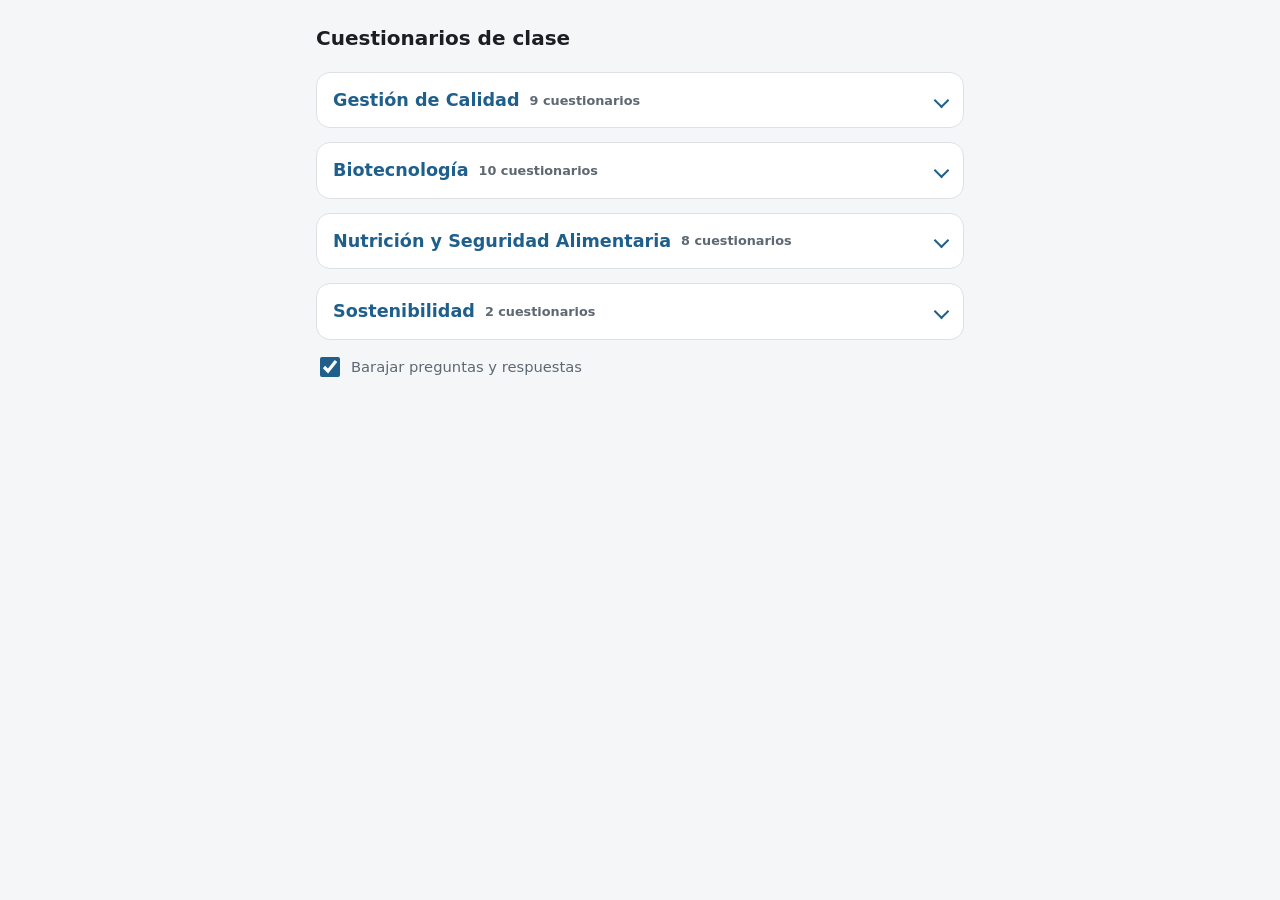
==== commit 3a0ea5f3: "Cuestionarios: quitar la función «preguntas para clase» y los enlaces de lista compartida Co-Authore" ====
--- a/cuestionarios/index.html
+++ b/cuestionarios/index.html
@@ -104,29 +104,6 @@
 .settings{display:flex; align-items:center; gap:8px; margin:14px 0 4px; font-size:.92rem; color:var(--muted)}
 .settings input{width:20px; height:20px; accent-color:var(--accent)}
 .qnum{display:inline-block; font-size:.78rem; font-weight:700; color:var(--accent); background:var(--accent-soft); border-radius:6px; padding:1px 7px; margin-right:6px; vertical-align:2px}
-.markrow{display:flex; justify-content:flex-end; margin-top:12px}
-.markbtn{border:1.5px dashed var(--line); background:transparent; color:var(--muted); border-radius:99px; padding:6px 14px; font:inherit; font-size:.88rem; font-weight:600; cursor:pointer; min-height:40px}
-.markbtn.on{border-style:solid; border-color:var(--hint); background:var(--hint-soft); color:var(--hint)}
-.marked{margin-top:20px}
-.marked h3{font-size:1rem; margin:0 0 6px}
-.marked .sub{color:var(--muted); font-size:.88rem; margin:0 0 10px}
-.mlist{list-style:none; margin:0; padding:0}
-.mlist li{display:flex; gap:8px; align-items:flex-start; padding:8px 0; border-top:1px solid var(--line); font-size:.92rem}
-.mlist li span{flex:1}
-.mlist .x{border:0; background:transparent; color:var(--muted); font-size:1.1rem; cursor:pointer; min-width:36px; min-height:36px}
-.marked textarea{width:100%; min-height:64px; margin-top:10px; border:1.5px solid var(--line); border-radius:10px; background:var(--bg); color:var(--text); font:inherit; font-size:.92rem; padding:8px 10px; resize:vertical}
-.homemarks{margin-bottom:14px; border-color:var(--hint)}
-.homemarks h2{font-size:1rem; margin:0 0 8px; color:var(--hint)}
-.homemarks button.row{display:flex; justify-content:space-between; gap:10px; width:100%; text-align:left; border:0; border-top:1px solid var(--line); background:transparent; color:var(--text); font:inherit; padding:10px 0; cursor:pointer}
-.homemarks button.row b{color:var(--hint); flex:none}
-.sq{padding:14px 0; border-top:1px solid var(--line)}
-.sq:first-child{border-top:0; padding-top:0}
-.sq .q{font-weight:600; margin:0 0 8px}
-.sq ol{margin:0; padding-left:22px; font-size:.94rem}
-.sq li.ok{color:var(--ok); font-weight:600}
-.sq .why{color:var(--muted); font-size:.9rem; margin:8px 0 0}
-.note{background:var(--hint-soft); color:var(--hint); border-radius:10px; padding:10px 12px; margin-bottom:14px; font-size:.94rem; white-space:pre-wrap}
-.toast{position:fixed; left:50%; bottom:calc(24px + env(safe-area-inset-bottom)); transform:translateX(-50%); background:var(--text); color:var(--bg); padding:10px 16px; border-radius:99px; font-size:.9rem; z-index:9; max-width:90vw; text-align:center}
 .hidden{display:none !important}
 </style>
 </head>
@@ -136,7 +113,6 @@
   <!-- Inicio -->
   <section id="home">
     <header class="top"><h1>Cuestionarios de clase</h1></header>
-    <div id="homeMarks"></div>
     <div id="quizList" class="list"></div>
     <label class="settings"><input type="checkbox" id="shuffle" checked> Barajar preguntas y respuestas</label>
   </section>
@@ -154,7 +130,6 @@
       <div class="options" id="options"></div>
       <div id="hintBox" class="hint hidden"></div>
       <div id="feedback" class="feedback hidden"></div>
-      <div class="markrow"><button class="markbtn" id="markBtn" aria-pressed="false">☆ Llevar a clase</button></div>
     </div>
     <div class="actions">
       <button class="btn ghost" id="hintBtn">Pista</button>
@@ -176,29 +151,11 @@
         <button class="btn" id="retryAllBtn">Repetir todo</button>
       </div>
       <div class="review" id="review"></div>
-      <div id="resultMarks"></div>
     </div>
   </section>
 
-  <!-- Lista de preguntas (compartida o propia) -->
-  <section id="shared" class="hidden">
-    <header class="top">
-      <button class="iconbtn" id="sharedHomeBtn">‹ Inicio</button>
-      <h1 id="sharedTitle"></h1>
-    </header>
-    <div class="card">
-      <div id="sharedNote" class="note hidden"></div>
-      <div id="sharedList"></div>
-      <div class="actions">
-        <button class="btn ghost" id="sharedSaveBtn">☆ Guardar en mis marcadas</button>
-        <button class="btn" id="sharedPracticeBtn">Practicar estas</button>
-      </div>
-      <div id="sharedOwn"></div>
-    </div>
-  </section>
 
 </div>
-<div id="toast" class="toast hidden"></div>
 
 <script>
 (function(){
@@ -210,12 +167,14 @@
   function load(){ try { return JSON.parse(localStorage.getItem(STORE)) || {}; } catch(e){ return {}; } }
   function save(d){ try { localStorage.setItem(STORE, JSON.stringify(d)); } catch(e){} }
   var store = load();
+  // Se retiró la función «preguntas para clase»: limpiar lo guardado.
+  if (store.marcadas){ delete store.marcadas; save(store); }
 
   var catalog = [], current = null, order = [], idx = 0, answers = [], answered = false;
 
   function shuffle(a){ a = a.slice(); for (var i=a.length-1;i>0;i--){ var j=Math.floor(Math.random()*(i+1)); var t=a[i]; a[i]=a[j]; a[j]=t; } return a; }
   function esc(s){ return String(s == null ? '' : s).replace(/[&<>"]/g, function(c){ return {'&':'&amp;','<':'&lt;','>':'&gt;','"':'&quot;'}[c]; }); }
-  function show(id){ ['home','quiz','result','shared'].forEach(function(s){ $(s).classList.toggle('hidden', s !== id); }); window.scrollTo(0,0); }
+  function show(id){ ['home','quiz','result'].forEach(function(s){ $(s).classList.toggle('hidden', s !== id); }); window.scrollTo(0,0); }
 
   // ---------- Carga de cuestionarios (con caché) ----------
   var cache = {};
@@ -229,88 +188,6 @@
     });
   }
 
-  // ---------- Preguntas marcadas «para clase» ----------
-  // Se guardan por cuestionario como posiciones originales (0, 1, 2…) en el JSON.
-  function getMarks(id){ return ((store.marcadas || {})[id] || []).slice(); }
-  function setMarks(id, list){
-    store.marcadas = store.marcadas || {};
-    list = list.filter(function(v,i,a){ return a.indexOf(v) === i; }).sort(function(a,b){ return a-b; });
-    if (list.length) store.marcadas[id] = list; else delete store.marcadas[id];
-    save(store);
-  }
-  function isMarked(id, i){ return getMarks(id).indexOf(i) !== -1; }
-  function toggleMark(id, i){
-    var m = getMarks(id), k = m.indexOf(i);
-    if (k === -1) m.push(i); else m.splice(k, 1);
-    setMarks(id, m);
-  }
-  // Número visible de la pregunta: el del examen original (campo "n") o su posición.
-  function numOf(data, i){ var q = data.preguntas[i]; return q && q.n != null ? q.n : i + 1; }
-  function indexOfNum(data, n){
-    for (var i = 0; i < data.preguntas.length; i++) if (String(numOf(data, i)) === String(n)) return i;
-    return -1;
-  }
-  function shareUrl(data, list, note){
-    var url = location.origin + location.pathname + '?q=' + encodeURIComponent(data.id) +
-      '&p=' + list.map(function(i){ return numOf(data, i); }).join(',');
-    if (note) url += '&m=' + encodeURIComponent(note);
-    return url;
-  }
-  function shareText(data, list, note){
-    var lines = ['Preguntas que quiero ver en clase · ' + data.titulo];
-    if (note) lines.push('', note);
-    lines.push('');
-    list.forEach(function(i){
-      var t = data.preguntas[i].enunciado;
-      lines.push('• P' + numOf(data, i) + ': ' + (t.length > 110 ? t.slice(0, 107) + '…' : t));
-    });
-    return lines.join('\n');
-  }
-  var toastT;
-  function toast(msg){
-    var t = $('toast'); t.textContent = msg; t.classList.remove('hidden');
-    clearTimeout(toastT); toastT = setTimeout(function(){ t.classList.add('hidden'); }, 2600);
-  }
-  function copy(text){
-    if (navigator.clipboard && navigator.clipboard.writeText) return navigator.clipboard.writeText(text);
-    var ta = document.createElement('textarea'); ta.value = text; document.body.appendChild(ta); ta.select();
-    try { document.execCommand('copy'); } catch(e){}
-    document.body.removeChild(ta); return Promise.resolve();
-  }
-  function doShare(data, list, note){
-    var url = shareUrl(data, list, note), text = shareText(data, list, note);
-    if (navigator.share){
-      navigator.share({ title: 'Preguntas para clase', text: text, url: url }).catch(function(){});
-    } else {
-      copy(text + '\n\n' + url).then(function(){ toast('Copiado: pégalo en WhatsApp, Classroom o un correo'); });
-    }
-  }
-
-  // Panel con la lista marcada de un cuestionario: quitar, añadir comentario, compartir.
-  function marksPanel(data){
-    var list = getMarks(data.id);
-    if (!list.length) return '';
-    return '<div class="marked" data-id="'+esc(data.id)+'"><h3>☆ Para llevar a clase ('+list.length+')</h3>' +
-      '<p class="sub">Comparte la lista con el profe o con la clase. El enlace abre exactamente estas preguntas.</p>' +
-      '<ul class="mlist">' + list.map(function(i){
-        return '<li><span><b>P'+esc(numOf(data, i))+'</b> · '+esc(data.preguntas[i].enunciado)+'</span>' +
-          '<button class="x" data-i="'+i+'" aria-label="Quitar">×</button></li>';
-      }).join('') + '</ul>' +
-      '<textarea placeholder="Comentario opcional: qué no entiendes o qué concepto quieres que se explique"></textarea>' +
-      '<div class="actions"><button class="btn ghost" data-act="view">Ver lista</button>' +
-      '<button class="btn" data-act="share">Compartir</button></div></div>';
-  }
-  function bindPanel(box, data, rerender){
-    box.onclick = function(e){
-      var x = e.target.closest('.x');
-      var note = (box.querySelector('textarea') || {}).value || '';
-      if (x){ toggleMark(data.id, +x.getAttribute('data-i')); rerender(); return; }
-      var b = e.target.closest('[data-act]'); if (!b) return;
-      var list = getMarks(data.id);
-      if (b.getAttribute('data-act') === 'share') doShare(data, list, note.trim());
-      else openShared(data.id, list, note.trim(), true);
-    };
-  }
 
   // ---------- Inicio ----------
   function quizCard(q){
@@ -347,12 +224,6 @@
         }).join('') + '</div></details>';
     }).join('');
     $('quizList').innerHTML = html || '<p class="empty">Aún no hay cuestionarios.</p>';
-    var mk = Object.keys(store.marcadas || {}).filter(function(id){ return entryOf(id); });
-    $('homeMarks').innerHTML = mk.length ? '<div class="card homemarks"><h2>☆ Mis preguntas para clase</h2>' +
-      mk.map(function(id){
-        var n = store.marcadas[id].length;
-        return '<button class="row" data-id="'+esc(id)+'"><span>'+esc(entryOf(id).titulo)+'</span><b>'+n+'</b></button>';
-      }).join('') + '</div>' : '';
     Array.prototype.forEach.call($('quizList').querySelectorAll('details.modulo'), function(d){
       d.addEventListener('toggle', function(){
         store.abiertos = store.abiertos || {};
@@ -370,12 +241,6 @@
   $('shuffle').checked = store.shuffle !== false;
   $('shuffle').addEventListener('change', function(){ store.shuffle = this.checked; save(store); });
 
-  $('homeMarks').addEventListener('click', function(e){
-    var el = e.target.closest('.row'); if (!el) return;
-    var id = el.getAttribute('data-id');
-    openShared(id, getMarks(id), '', true);
-  });
-
   function openQuiz(id){
     loadQuiz(id).then(function(data){
       current = data;
@@ -383,46 +248,6 @@
       start(data.preguntas.map(function(_,i){ return i; }));
     }).catch(function(){ alert('No se pudo cargar el cuestionario.'); });
   }
-
-  // ---------- Lista de preguntas (enlace compartido o lista propia) ----------
-  var sharedCtx = null;
-  function openShared(id, list, note, own){
-    loadQuiz(id).then(function(data){
-      list = list.filter(function(i){ return i >= 0 && i < data.preguntas.length; });
-      sharedCtx = { data: data, list: list, own: own };
-      $('sharedTitle').textContent = (own ? 'Mis preguntas · ' : 'Preguntas compartidas · ') + data.titulo;
-      $('sharedNote').classList.toggle('hidden', !note);
-      $('sharedNote').textContent = note || '';
-      $('sharedList').innerHTML = list.length ? list.map(function(i){
-        var q = data.preguntas[i];
-        return '<div class="sq"><p class="q"><span class="qnum">P'+esc(numOf(data, i))+'</span>'+esc(q.enunciado)+'</p><ol type="A">' +
-          q.opciones.map(function(o, k){ return '<li'+(k === q.correcta ? ' class="ok"' : '')+'>'+esc(o)+(k === q.correcta ? ' ✓' : '')+'</li>'; }).join('') +
-          '</ol>' + (q.explicacion ? '<p class="why">'+esc(q.explicacion)+'</p>' : '') + '</div>';
-      }).join('') : '<p class="empty">No hay preguntas en esta lista.</p>';
-      $('sharedSaveBtn').classList.toggle('hidden', own || !list.length);
-      $('sharedPracticeBtn').disabled = !list.length;
-      var box = $('sharedOwn');
-      if (own){
-        var rer = function(){ openShared(id, getMarks(id), '', true); };
-        box.innerHTML = marksPanel(data);
-        var ta = box.querySelector('textarea'); if (ta && note) ta.value = note;
-        var v = box.querySelector('[data-act="view"]'); if (v) v.classList.add('hidden');
-        bindPanel(box, data, rer);
-      } else box.innerHTML = '';
-      history.replaceState(null, '', shareUrl(data, list, note).replace(location.origin + location.pathname, ''));
-      show('shared');
-    }).catch(function(){ alert('No se pudo cargar el cuestionario.'); });
-  }
-  $('sharedHomeBtn').addEventListener('click', goHome);
-  $('sharedPracticeBtn').addEventListener('click', function(){
-    if (!sharedCtx) return; current = sharedCtx.data; start(sharedCtx.list.slice());
-  });
-  $('sharedSaveBtn').addEventListener('click', function(){
-    if (!sharedCtx) return;
-    setMarks(sharedCtx.data.id, getMarks(sharedCtx.data.id).concat(sharedCtx.list));
-    toast('Guardadas en «Mis preguntas para clase»');
-    this.classList.add('hidden');
-  });
 
   // ---------- Pregunta ----------
   function start(indices){
@@ -443,7 +268,6 @@
     var ok = answers.filter(function(a){ return a.ok; }).length;
     $('liveScore').textContent = idx ? ok + ' / ' + idx + ' bien' : '';
     $('prompt').innerHTML = (q.n != null ? '<span class="qnum">P'+esc(q.n)+'</span>' : '') + esc(q.enunciado);
-    paintMark();
     $('options').innerHTML = opts.map(function(o,k){
       return '<button class="opt" data-k="'+k+'"><span class="l">'+LETTERS[k]+'</span><span>'+esc(o.texto)+'</span></button>';
     }).join('');
@@ -476,17 +300,6 @@
     $('hintBtn').disabled = true;
     $('nextBtn').disabled = false;
     fb.scrollIntoView({behavior:'smooth', block:'nearest'});
-  });
-
-  function paintMark(){
-    var on = isMarked(current.id, order[idx]);
-    $('markBtn').classList.toggle('on', on);
-    $('markBtn').setAttribute('aria-pressed', on ? 'true' : 'false');
-    $('markBtn').textContent = on ? '★ Para clase' : '☆ Llevar a clase';
-  }
-  $('markBtn').addEventListener('click', function(){
-    toggleMark(current.id, order[idx]); paintMark();
-    toast(isMarked(current.id, order[idx]) ? 'Marcada para preguntar en clase' : 'Quitada de la lista');
   });
 
   $('hintBtn').addEventListener('click', function(){ $('hintBox').classList.remove('hidden'); this.disabled = true; });
@@ -519,13 +332,7 @@
         '<p class="right">✓ '+esc(q.opciones[q.correcta])+'</p>' +
         (q.explicacion ? '<p class="why">'+esc(q.explicacion)+'</p>' : '') + '</div>';
     }).join('') : '<h3>¡Pleno! Ninguna fallada.</h3>';
-    renderResultMarks();
     show('result');
-  }
-  function renderResultMarks(){
-    var box = $('resultMarks');
-    box.innerHTML = marksPanel(current);
-    bindPanel(box, current, renderResultMarks);
   }
 
   $('retryWrongBtn').addEventListener('click', function(){
@@ -542,15 +349,8 @@
   fetch('index.json', {cache:'no-cache'}).then(function(r){ return r.json(); }).then(function(list){
     catalog = list;
     var sp = new URLSearchParams(location.search);
-    var q = sp.get('q'), p = sp.get('p');
-    if (q && entryOf(q)) {
-      renderHome();
-      if (p) loadQuiz(q).then(function(data){
-        var list = p.split(',').map(function(n){ return indexOfNum(data, n.trim()); }).filter(function(i){ return i !== -1; });
-        openShared(q, list, sp.get('m') || '', false);
-      });
-      else openQuiz(q);
-    }
+    var q = sp.get('q');
+    if (q && entryOf(q)) { renderHome(); openQuiz(q); }
     else renderHome();
   }).catch(function(){
     $('quizList').innerHTML = '<p class="empty">No se pudo cargar la lista de cuestionarios.</p>';
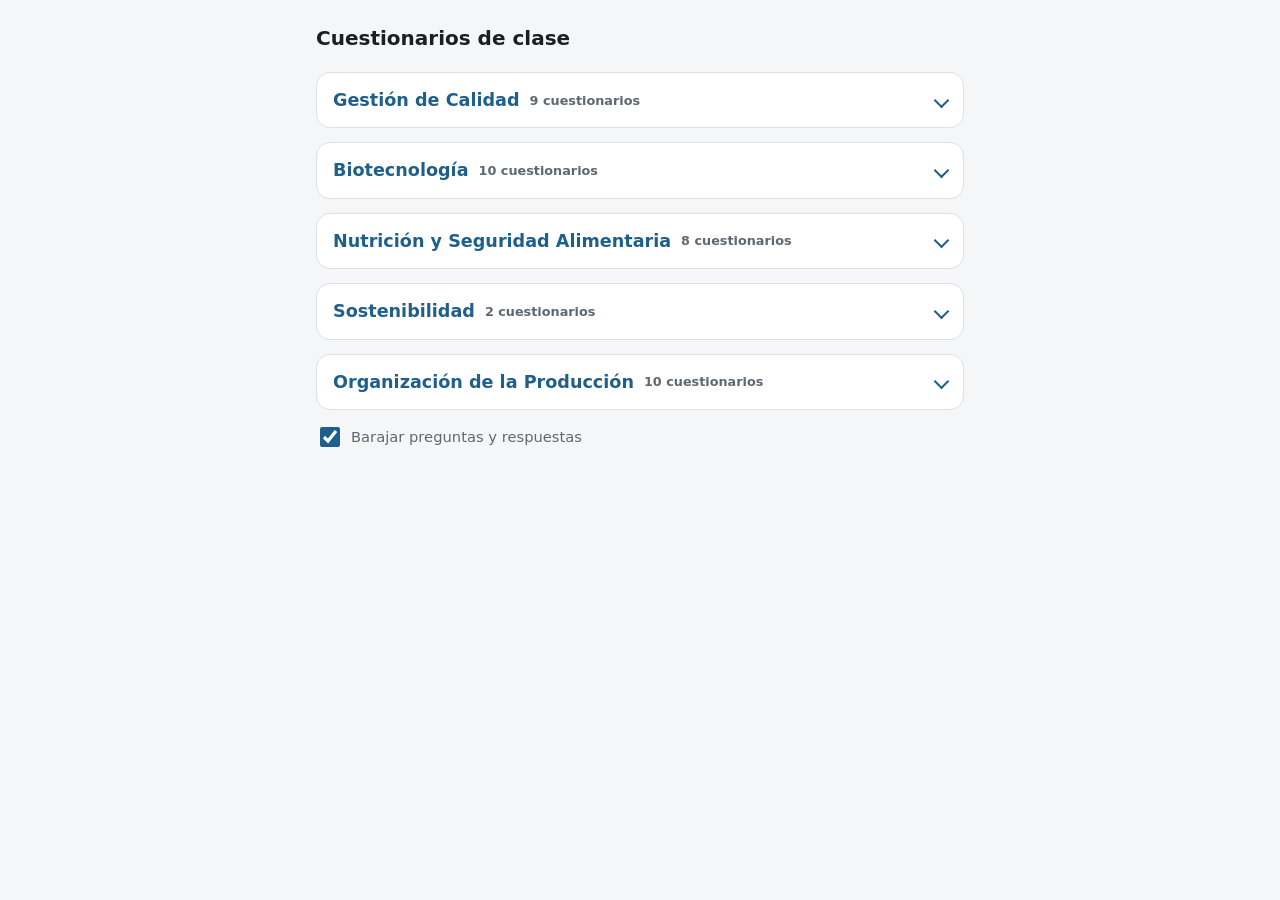
==== commit a65d58a6: "Cuestionarios: soporte de figuras en preguntas y test de figuras de OP UD1 Campo opcional imagen/alt" ====
--- a/cuestionarios/index.html
+++ b/cuestionarios/index.html
@@ -103,6 +103,7 @@
 .review .why{color:var(--muted); font-size:.92rem}
 .settings{display:flex; align-items:center; gap:8px; margin:14px 0 4px; font-size:.92rem; color:var(--muted)}
 .settings input{width:20px; height:20px; accent-color:var(--accent)}
+.qimg{display:block; width:100%; height:auto; margin:12px 0 2px; border-radius:8px; border:1px solid var(--line,#d5dfdc); background:#fff}
 .qnum{display:inline-block; font-size:.78rem; font-weight:700; color:var(--accent); background:var(--accent-soft); border-radius:6px; padding:1px 7px; margin-right:6px; vertical-align:2px}
 .hidden{display:none !important}
 </style>
@@ -267,7 +268,7 @@
     $('counter').textContent = 'Pregunta ' + (idx+1) + ' de ' + order.length;
     var ok = answers.filter(function(a){ return a.ok; }).length;
     $('liveScore').textContent = idx ? ok + ' / ' + idx + ' bien' : '';
-    $('prompt').innerHTML = (q.n != null ? '<span class="qnum">P'+esc(q.n)+'</span>' : '') + esc(q.enunciado);
+    $('prompt').innerHTML = (q.n != null ? '<span class="qnum">P'+esc(q.n)+'</span>' : '') + esc(q.enunciado) + (q.imagen ? '<img class="qimg" src="../'+esc(q.imagen)+'" alt="'+esc(q.alt || 'Figura de la pregunta')+'">' : '');
     $('options').innerHTML = opts.map(function(o,k){
       return '<button class="opt" data-k="'+k+'"><span class="l">'+LETTERS[k]+'</span><span>'+esc(o.texto)+'</span></button>';
     }).join('');
@@ -327,7 +328,7 @@
     $('retryWrongBtn').classList.toggle('hidden', !wrong.length);
     $('review').innerHTML = wrong.length ? '<h3>Repasa las falladas</h3>' + wrong.map(function(a){
       var q = current.preguntas[a.q];
-      return '<div class="item"><p class="q">'+esc(q.enunciado)+'</p>' +
+      return '<div class="item"><p class="q">'+esc(q.enunciado)+'</p>' + (q.imagen ? '<img class="qimg" src="../'+esc(q.imagen)+'" alt="">' : '') +
         '<p class="yours">✗ '+esc(q.opciones[a.elegida])+'</p>' +
         '<p class="right">✓ '+esc(q.opciones[q.correcta])+'</p>' +
         (q.explicacion ? '<p class="why">'+esc(q.explicacion)+'</p>' : '') + '</div>';
